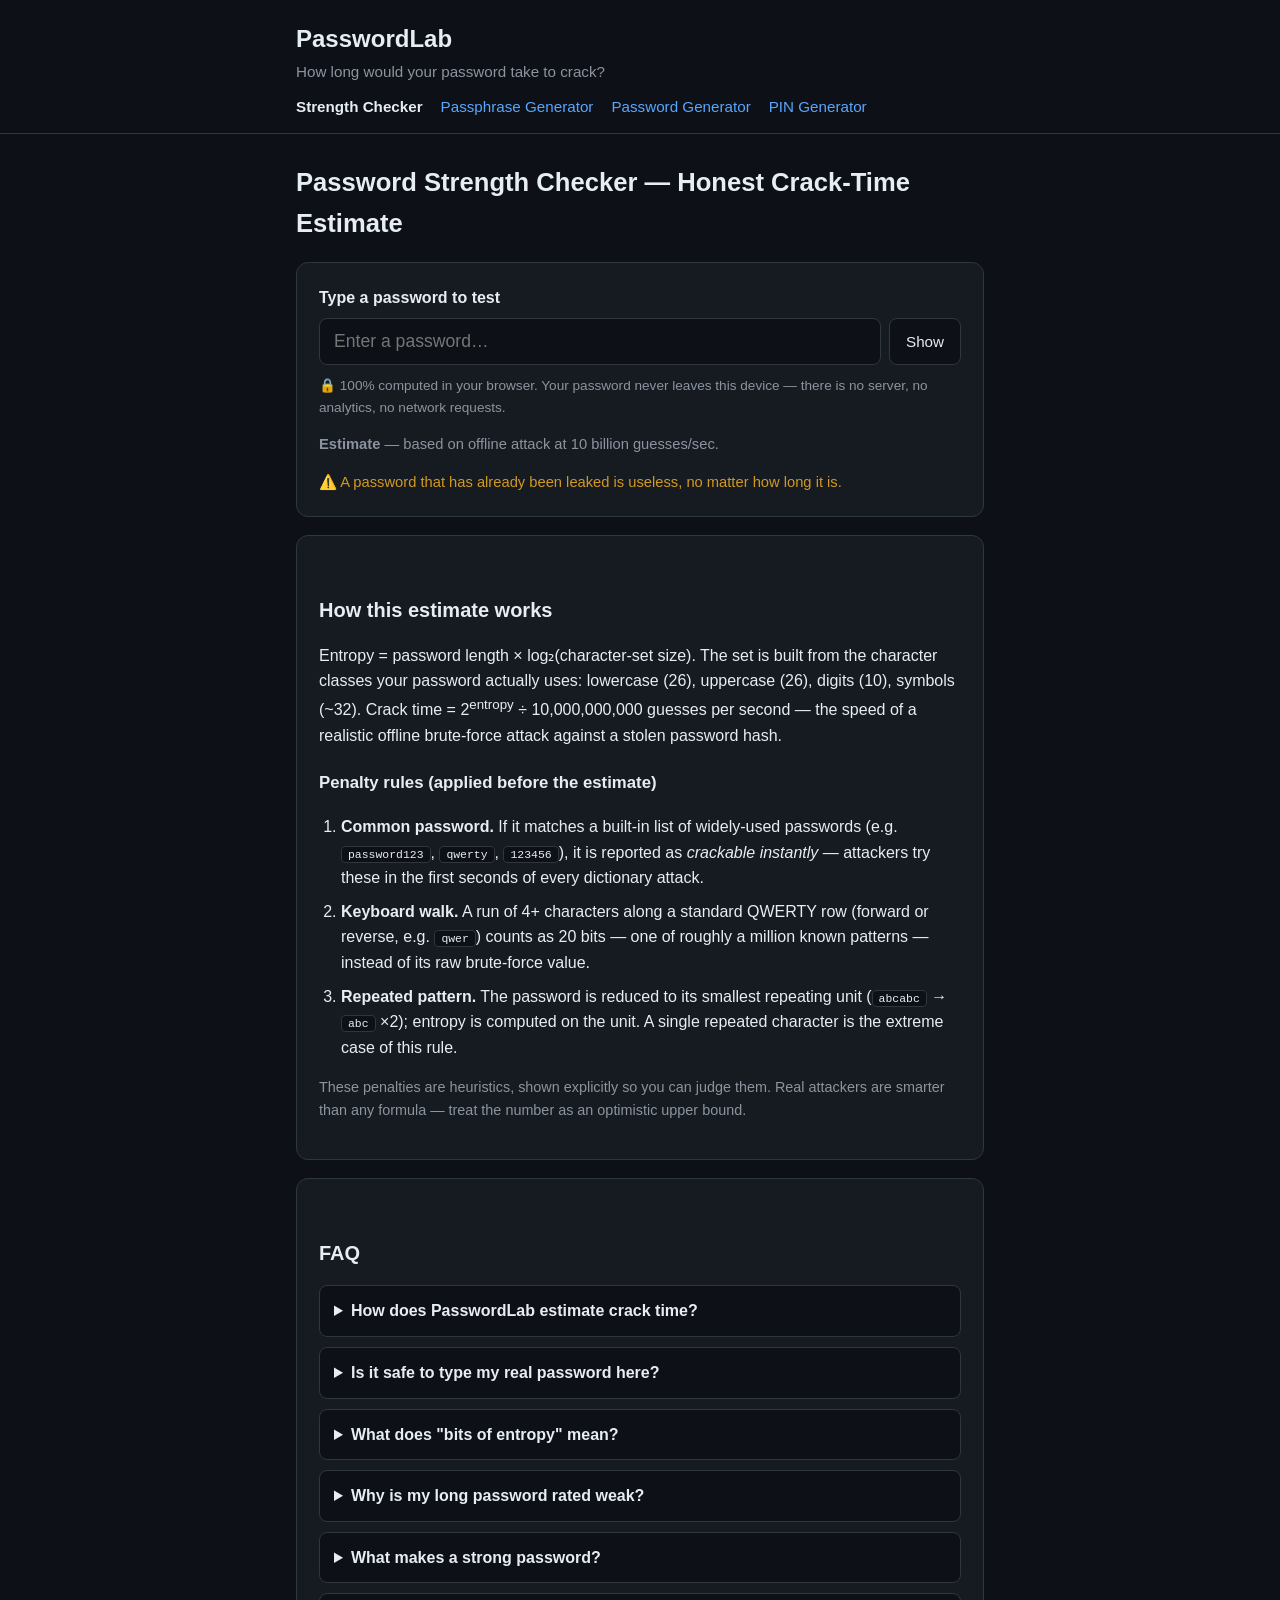
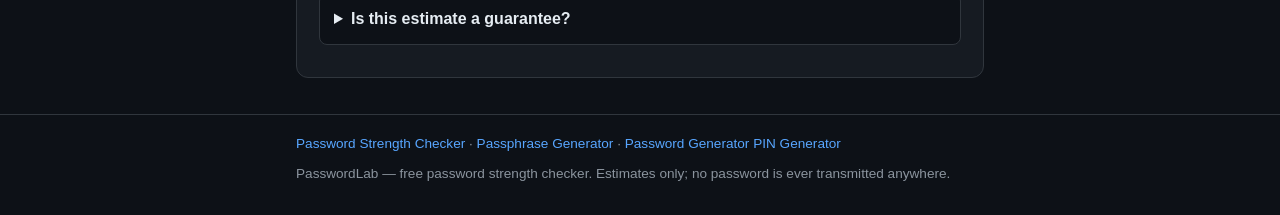
==== index.html @ 361e5177 "deploy index.html" ====
<!DOCTYPE html>
<html lang="en">
<head>
<meta charset="UTF-8">
<meta name="viewport" content="width=device-width, initial-scale=1.0">
<title>PasswordLab — Free Password Strength Checker & Crack Time Estimator</title>
<meta name="description" content="How long would your password take to crack? PasswordLab estimates password strength instantly: entropy in bits, character-set analysis and an honest offline-attack crack-time estimate. 100% in-browser, nothing leaves your device.">
<meta name="keywords" content="password strength checker, password crack time estimator, how long to crack password, password entropy calculator, password security">
<meta property="og:title" content="PasswordLab — Free Password Strength Checker">
<meta property="og:description" content="Enter a password, get an honest crack-time estimate. Entropy, character-set breakdown, zero tracking — everything runs in your browser.">
<meta property="og:type" content="website">
<meta property="og:url" content="https://password.mimito6.uk/">
<link rel="canonical" href="https://password.mimito6.uk/">
<link rel="stylesheet" href="styles.css">
<script type="application/ld+json">
{
  "@context": "https://schema.org",
  "@type": "WebApplication",
  "name": "PasswordLab",
  "url": "https://password.mimito6.uk/",
  "applicationCategory": "SecurityApplication",
  "operatingSystem": "Web",
  "browserRequirements": "Requires JavaScript",
  "offers": { "@type": "Offer", "price": "0", "priceCurrency": "USD" },
  "description": "Free password strength checker that estimates crack time with an offline-attack model. Runs entirely in the browser; no password ever leaves the device."
}
</script>
<script type="application/ld+json">
{
  "@context": "https://schema.org",
  "@type": "FAQPage",
  "mainEntity": [
    {"@type": "Question", "name": "How does PasswordLab estimate crack time?",
     "acceptedAnswer": {"@type": "Answer", "text": "We compute entropy as password length times log2 of the character-set size (26 lowercase + 26 uppercase + 10 digits + about 32 symbols, counted only for classes your password actually uses). Crack time is 2^entropy divided by 10 billion guesses per second — the rate of a realistic offline brute-force attack against a stolen password hash. Common passwords, keyboard walks and repeated patterns are penalized with explicit, documented rules."}},
    {"@type": "Question", "name": "Is it safe to type my real password here?",
     "acceptedAnswer": {"@type": "Answer", "text": "Yes. PasswordLab has no backend and makes no network requests. Every calculation runs in JavaScript inside your browser, and your password never leaves your device. The share button only copies the result statistics, never the password itself."}},
    {"@type": "Question", "name": "What does 'bits of entropy' mean?",
     "acceptedAnswer": {"@type": "Answer", "text": "Entropy in bits measures how many guesses an attacker would need on average. Each extra bit doubles the search space: 40 bits is about a trillion guesses, 60 bits about a quintillion. A random 12-character password using all four character classes has about 79 bits."}},
    {"@type": "Question", "name": "Why is my long password rated weak?",
     "acceptedAnswer": {"@type": "Answer", "text": "Length alone is not enough. If your password appears in public leaked-password lists, attackers try it in the first seconds of a dictionary attack — it is effectively cracked instantly regardless of length. Keyboard walks like 'qwerty' and repeated patterns like 'abcabc' also shrink the real search space far below the naive brute-force math."}},
    {"@type": "Question", "name": "What makes a strong password?",
     "acceptedAnswer": {"@type": "Answer", "text": "Length plus unpredictability: 12 or more characters drawn from several character classes, or better, a random passphrase of 4-6 words. Avoid anything published, quoted, or patterned. A password manager generating random passwords is the most reliable approach."}},
    {"@type": "Question", "name": "Is this estimate a guarantee?",
     "acceptedAnswer": {"@type": "Answer", "text": "No. It is an estimate based on a fixed model: an offline attack at 10 billion guesses per second with no dictionary head start beyond the documented penalties. Real attackers use smarter, targeted methods, so treat the number as an optimistic upper bound, not a promise."}}
  ]
}
</script>
</head>
<body>
<header class="site-header">
  <div class="wrap">
    <div class="brand"><a href="/" class="brand-link">PasswordLab</a></div>
    <p class="tagline">How long would your password take to crack?</p>
    <nav class="site-nav" aria-label="Site">
      <a href="/" aria-current="page">Strength Checker</a>
      <a href="/passphrase-generator">Passphrase Generator</a>
      <a href="/password-generator">Password Generator</a>
      <a href="/pin-generator">PIN Generator</a>
    </nav>
  </div>
</header>

<main class="wrap">
  <h1>Password Strength Checker — Honest Crack-Time Estimate</h1>

  <section class="tool" aria-label="Password strength checker">
    <label class="pw-label" for="pw">Type a password to test</label>
    <div class="pw-row">
      <input type="password" id="pw" autocomplete="off" spellcheck="false"
             placeholder="Enter a password…" aria-describedby="privacy-note">
      <button id="toggle" type="button" aria-label="Show password" aria-pressed="false">Show</button>
    </div>
    <p class="privacy" id="privacy-note">🔒 100% computed in your browser. Your password never leaves this device — there is no server, no analytics, no network requests.</p>

    <div class="result" id="result" hidden>
      <div class="verdict" id="verdict">–</div>
      <div class="bignum" id="bignum">–</div>
      <div class="bignum-sub">estimated time to crack</div>
      <div class="stats">
        <div class="stat"><span class="stat-k">Entropy</span><span class="stat-v" id="entropy">–</span></div>
        <div class="stat"><span class="stat-k">Length</span><span class="stat-v" id="length">–</span></div>
        <div class="stat"><span class="stat-k">Combinations</span><span class="stat-v" id="combos">–</span></div>
      </div>
      <div class="charset" id="charset" aria-label="Character set analysis"></div>
      <div class="warnings" id="warnings"></div>
      <button id="copy" type="button" class="copy-btn">📋 Copy result to share</button>
      <p class="copy-hint" id="copyHint" hidden>Copied — the text contains only statistics, never your password.</p>
    </div>

    <p class="model-note"><strong>Estimate</strong> — based on offline attack at 10 billion guesses/sec.</p>
    <p class="leak-note">⚠️ A password that has already been leaked is useless, no matter how long it is.</p>
  </section>

  <section class="method" aria-label="How the estimate works">
    <h2>How this estimate works</h2>
    <p>Entropy = password length × log₂(character-set size). The set is built from the character
    classes your password actually uses: lowercase (26), uppercase (26), digits (10), symbols (~32).
    Crack time = 2<sup>entropy</sup> ÷ 10,000,000,000 guesses per second — the speed of a realistic
    offline brute-force attack against a stolen password hash.</p>
    <h3>Penalty rules (applied before the estimate)</h3>
    <ol>
      <li><strong>Common password.</strong> If it matches a built-in list of widely-used passwords
      (e.g. <code>password123</code>, <code>qwerty</code>, <code>123456</code>), it is reported as
      <em>crackable instantly</em> — attackers try these in the first seconds of every dictionary attack.</li>
      <li><strong>Keyboard walk.</strong> A run of 4+ characters along a standard QWERTY row
      (forward or reverse, e.g. <code>qwer</code>) counts as 20 bits — one of roughly a million known
      patterns — instead of its raw brute-force value.</li>
      <li><strong>Repeated pattern.</strong> The password is reduced to its smallest repeating unit
      (<code>abcabc</code> → <code>abc</code> ×2); entropy is computed on the unit. A single repeated
      character is the extreme case of this rule.</li>
    </ol>
    <p class="honest">These penalties are heuristics, shown explicitly so you can judge them. Real attackers
    are smarter than any formula — treat the number as an optimistic upper bound.</p>
  </section>

  <section class="faq" aria-label="Frequently asked questions">
    <h2>FAQ</h2>
    <details>
      <summary>How does PasswordLab estimate crack time?</summary>
      <p>We compute entropy as password length × log₂(character-set size), counting only the character
      classes your password actually uses (lowercase 26, uppercase 26, digits 10, symbols ~32). Crack time
      is 2^entropy ÷ 10 billion guesses/sec — a realistic offline brute-force rate. Common passwords,
      keyboard walks and repeated patterns get explicit penalties.</p>
    </details>
    <details>
      <summary>Is it safe to type my real password here?</summary>
      <p>Yes. PasswordLab has no backend and makes zero network requests. Everything runs in JavaScript
      in your browser, and the share button copies only statistics — never the password itself.</p>
    </details>
    <details>
      <summary>What does "bits of entropy" mean?</summary>
      <p>Bits of entropy measure the size of the search space: each bit doubles the guesses needed.
      40 bits ≈ a trillion guesses, 60 bits ≈ a quintillion. A random 12-character password using all
      four character classes has about 79 bits.</p>
    </details>
    <details>
      <summary>Why is my long password rated weak?</summary>
      <p>Length alone is not enough. If a password appears in public leaked-password lists, attackers try
      it within seconds — it is effectively cracked instantly no matter how long it is. Keyboard walks
      and repeated patterns shrink the real search space far below the naive math too.</p>
    </details>
    <details>
      <summary>What makes a strong password?</summary>
      <p>Length plus unpredictability: 12+ characters from several classes, or a random 4–6 word
      passphrase. Avoid anything published, quoted, or patterned. A password manager that generates
      random passwords is the most reliable approach.</p>
    </details>
    <details>
      <summary>Is this estimate a guarantee?</summary>
      <p>No — it is an estimate from a fixed model (offline attack, 10 billion guesses/sec, documented
      penalties only). Real attackers use smarter targeted methods, so treat it as an optimistic upper
      bound, not a promise.</p>
    </details>
  </section>
</main>

<footer class="site-footer">
  <div class="wrap">
    <p class="footer-links"><a href="/">Password Strength Checker</a> · <a href="/passphrase-generator">Passphrase Generator</a> · <a href="/password-generator">Password Generator</a>
      <a href="/pin-generator">PIN Generator</a></p>
    <p>PasswordLab — free password strength checker. Estimates only; no password is ever transmitted anywhere.</p>
  </div>
</footer>

<script src="app.js"></script>
</body>
</html>
---- styles.css ----
:root {
  --bg: #0d1117;
  --panel: #161b22;
  --border: #30363d;
  --text: #e6edf3;
  --muted: #8b949e;
  --accent: #58a6ff;
  --green: #3fb950;
  --amber: #d29922;
  --red: #f85149;
}
* { box-sizing: border-box; }
body {
  margin: 0;
  background: var(--bg);
  color: var(--text);
  font-family: -apple-system, BlinkMacSystemFont, "Segoe UI", Helvetica, Arial, sans-serif;
  line-height: 1.6;
}
.wrap { max-width: 720px; margin: 0 auto; padding: 0 16px; }
.site-header { border-bottom: 1px solid var(--border); padding: 20px 0 14px; }
.brand-link { color: var(--text); text-decoration: none; font-size: 1.5rem; font-weight: 700; }
.tagline { color: var(--muted); margin: 2px 0 0; font-size: 0.95rem; }
main h1 { font-size: 1.6rem; margin: 28px 0 6px; }
main h2 { font-size: 1.25rem; margin-top: 36px; }
main h3 { font-size: 1.05rem; margin-top: 22px; }
.tool, .method, .faq {
  background: var(--panel);
  border: 1px solid var(--border);
  border-radius: 12px;
  padding: 22px;
  margin-top: 18px;
}
.pw-label { display: block; font-weight: 600; margin-bottom: 8px; }
.pw-row { display: flex; gap: 8px; }
#pw {
  flex: 1;
  min-width: 0;
  background: var(--bg);
  border: 1px solid var(--border);
  border-radius: 8px;
  color: var(--text);
  font-size: 1.1rem;
  padding: 12px 14px;
}
#pw:focus { outline: 2px solid var(--accent); border-color: var(--accent); }
#toggle {
  background: var(--bg);
  border: 1px solid var(--border);
  border-radius: 8px;
  color: var(--text);
  padding: 0 16px;
  font-size: 0.95rem;
  cursor: pointer;
  white-space: nowrap;
}
#toggle:hover { border-color: var(--accent); }
.privacy { color: var(--muted); font-size: 0.85rem; margin: 10px 0 0; }
.result { margin-top: 20px; border-top: 1px solid var(--border); padding-top: 18px; }
.verdict {
  display: inline-block;
  font-weight: 700;
  font-size: 0.95rem;
  padding: 4px 14px;
  border-radius: 999px;
  margin-bottom: 10px;
}
.verdict.critical { background: rgba(248,81,73,.15); color: var(--red); border: 1px solid var(--red); }
.verdict.weak { background: rgba(210,153,34,.15); color: var(--amber); border: 1px solid var(--amber); }
.verdict.fair { background: rgba(88,166,255,.15); color: var(--accent); border: 1px solid var(--accent); }
.verdict.strong { background: rgba(63,185,80,.15); color: var(--green); border: 1px solid var(--green); }
.bignum {
  font-size: 2.2rem;
  font-weight: 800;
  line-height: 1.2;
  word-break: break-word;
}
.bignum-sub { color: var(--muted); font-size: 0.9rem; margin-bottom: 14px; }
.stats { display: flex; flex-wrap: wrap; gap: 12px; margin-bottom: 14px; }
.stat {
  flex: 1 1 140px;
  background: var(--bg);
  border: 1px solid var(--border);
  border-radius: 8px;
  padding: 10px 12px;
}
.stat-k { display: block; color: var(--muted); font-size: 0.78rem; text-transform: uppercase; letter-spacing: .04em; }
.stat-v { font-size: 1.05rem; font-weight: 600; }
.charset { display: flex; flex-wrap: wrap; gap: 8px; margin-bottom: 12px; }
.chip {
  font-size: 0.85rem;
  border: 1px solid var(--border);
  border-radius: 999px;
  padding: 3px 12px;
  color: var(--muted);
}
.chip.on { border-color: var(--green); color: var(--green); }
.warnings { margin: 4px 0 12px; }
.warn {
  background: rgba(248,81,73,.1);
  border: 1px solid var(--red);
  border-radius: 8px;
  padding: 10px 12px;
  font-size: 0.92rem;
  margin-bottom: 8px;
}
.warn.note { background: rgba(210,153,34,.08); border-color: var(--amber); }
.copy-btn {
  background: var(--accent);
  color: #0d1117;
  border: none;
  border-radius: 8px;
  padding: 12px 20px;
  font-size: 1rem;
  font-weight: 700;
  cursor: pointer;
  width: 100%;
}
.copy-btn:hover { filter: brightness(1.1); }
.copy-hint { color: var(--green); font-size: 0.88rem; margin: 8px 0 0; }
.model-note, .leak-note { font-size: 0.92rem; margin: 14px 0 0; color: var(--muted); }
.leak-note { color: var(--amber); }
.method ol { padding-left: 22px; }
.method li { margin-bottom: 10px; }
.method code {
  background: var(--bg);
  border: 1px solid var(--border);
  border-radius: 4px;
  padding: 1px 6px;
  font-size: 0.88em;
}
.honest { color: var(--muted); font-size: 0.9rem; }
.faq details {
  border: 1px solid var(--border);
  border-radius: 8px;
  padding: 12px 14px;
  margin-bottom: 10px;
  background: var(--bg);
}
.faq summary { cursor: pointer; font-weight: 600; }
.faq details p { color: var(--muted); margin: 8px 0 0; }
.site-footer { border-top: 1px solid var(--border); margin-top: 36px; padding: 18px 0 30px; }
.site-footer p { color: var(--muted); font-size: 0.85rem; margin: 0; }
.footer-links { margin-bottom: 8px !important; }
.footer-links a, .site-nav a { color: var(--accent); text-decoration: none; }
.footer-links a:hover, .site-nav a:hover { text-decoration: underline; }
.site-nav { display: flex; gap: 18px; margin-top: 10px; font-size: 0.95rem; }
.site-nav a[aria-current="page"] { color: var(--text); font-weight: 600; }
.opt-row { margin-bottom: 14px; }
.radio-group { display: flex; gap: 18px; flex-wrap: wrap; }
.radio-group label, .check-label { display: inline-flex; align-items: center; gap: 7px; cursor: pointer; }
.check-label { font-weight: 600; }
.opt-note { color: var(--muted); font-weight: 400; font-size: 0.88rem; }
input[type="range"] { width: 100%; accent-color: var(--accent); margin: 4px 0 0; }
.phrase-box {
  background: var(--bg);
  border: 1px solid var(--accent);
  border-radius: 8px;
  padding: 16px 14px;
  font-size: 1.35rem;
  font-weight: 700;
  word-break: break-word;
  line-height: 1.5;
  margin: 12px 0 18px;
}
.pw-output {
  background: var(--bg);
  border: 1px solid var(--accent);
  border-radius: 8px;
  padding: 16px 14px;
  font-family: ui-monospace, SFMono-Regular, Menlo, monospace;
  font-size: 1.25rem;
  font-weight: 700;
  word-break: break-all;
  line-height: 1.5;
  margin: 12px 0 18px;
}
.btn-row { display: flex; gap: 8px; margin-bottom: 18px; }
.btn-row .copy-btn { width: auto; flex: 1; }
.check-grid { display: flex; flex-wrap: wrap; gap: 10px 22px; }
.method ul { padding-left: 22px; }
.method li { margin-bottom: 8px; }
.method a { color: var(--accent); }
@media (max-width: 480px) {
  main h1 { font-size: 1.35rem; }
  .bignum { font-size: 1.7rem; }
  .tool, .method, .faq { padding: 16px; }
}
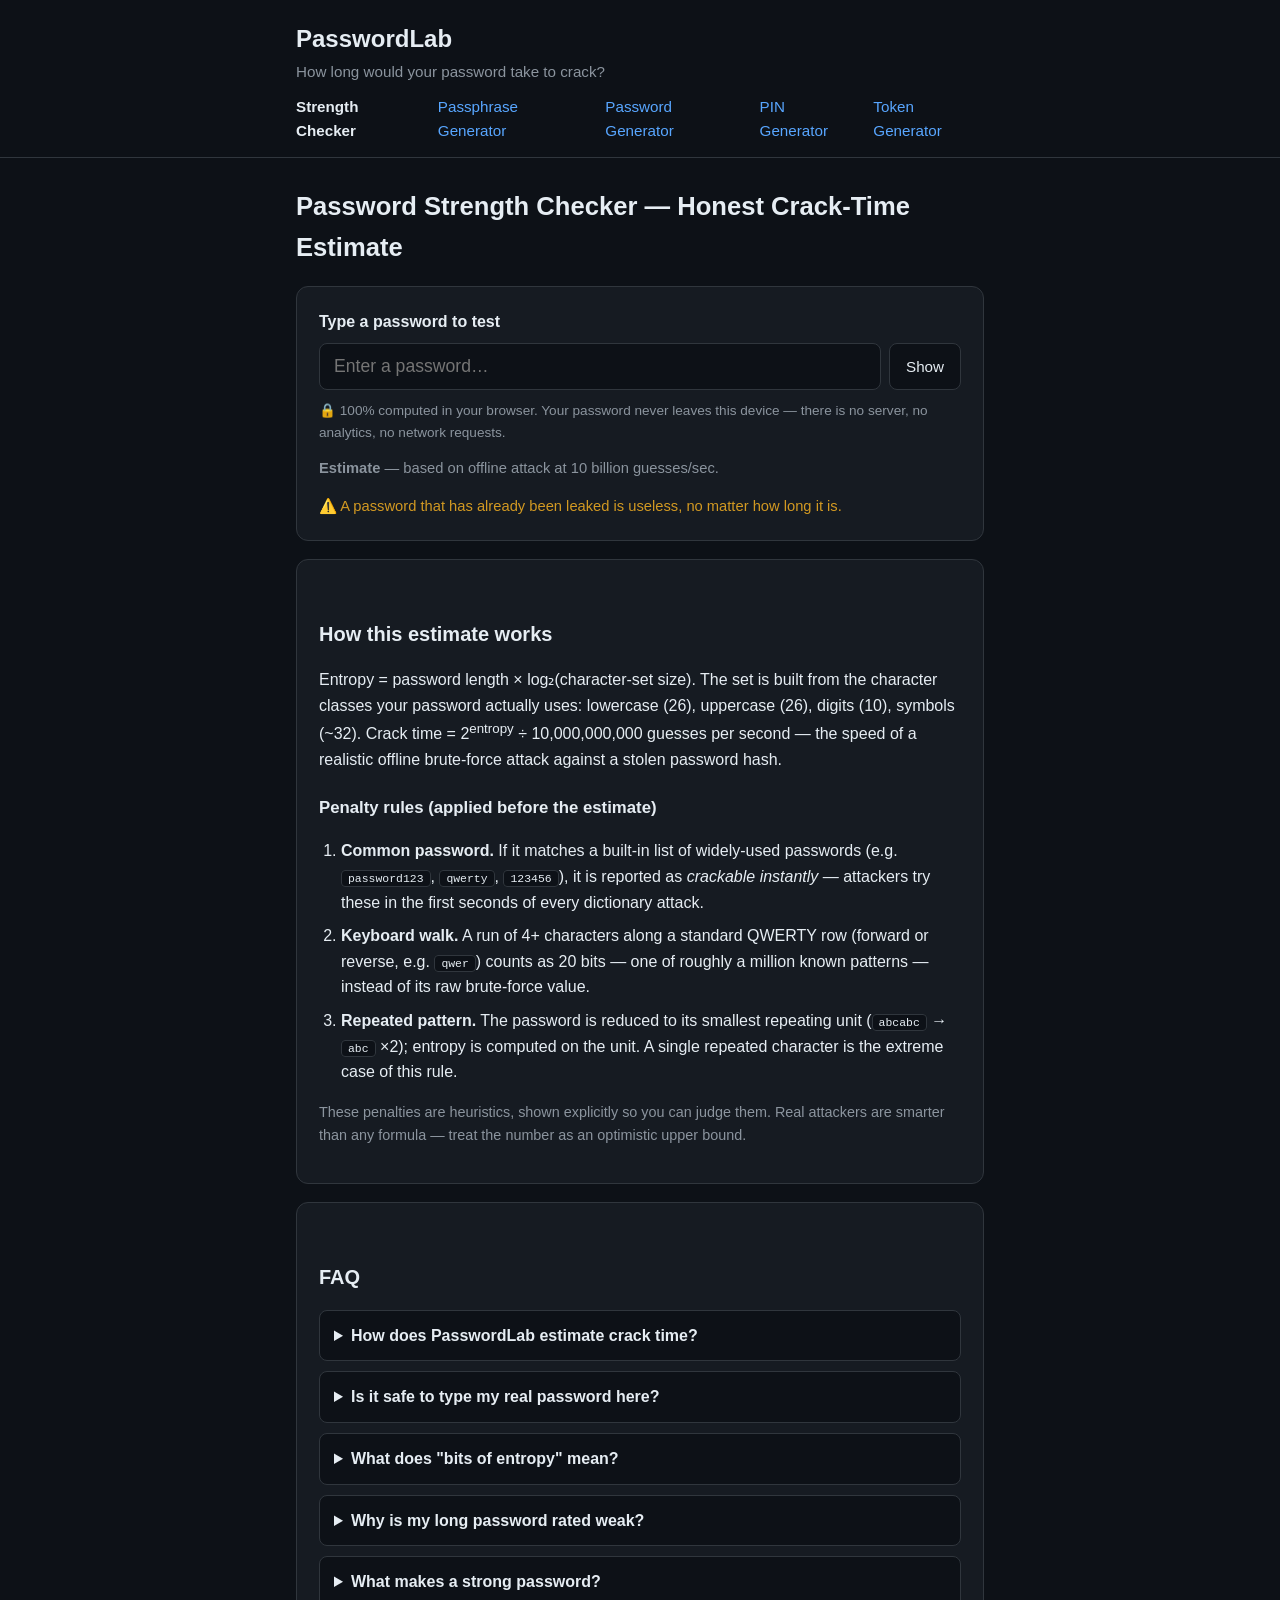
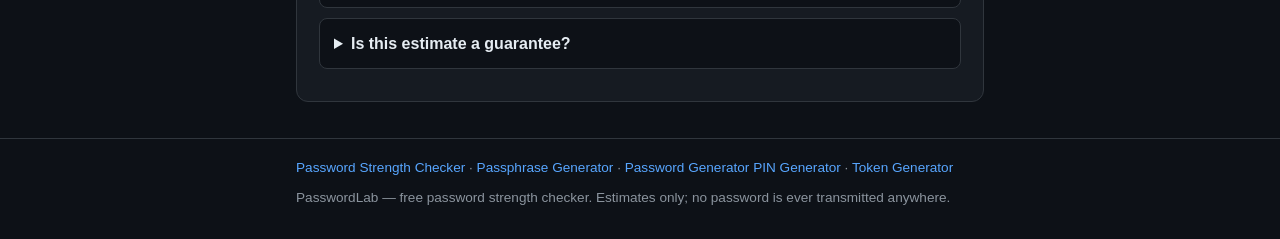
==== commit 4385b08c: "deploy index.html" ====
--- a/index.html
+++ b/index.html
@@ -56,6 +56,7 @@
       <a href="/passphrase-generator">Passphrase Generator</a>
       <a href="/password-generator">Password Generator</a>
       <a href="/pin-generator">PIN Generator</a>
+      <a href="/token-generator">Token Generator</a>
     </nav>
   </div>
 </header>
@@ -157,7 +158,7 @@
 <footer class="site-footer">
   <div class="wrap">
     <p class="footer-links"><a href="/">Password Strength Checker</a> · <a href="/passphrase-generator">Passphrase Generator</a> · <a href="/password-generator">Password Generator</a>
-      <a href="/pin-generator">PIN Generator</a></p>
+      <a href="/pin-generator">PIN Generator</a> · <a href="/token-generator">Token Generator</a></p>
     <p>PasswordLab — free password strength checker. Estimates only; no password is ever transmitted anywhere.</p>
   </div>
 </footer>
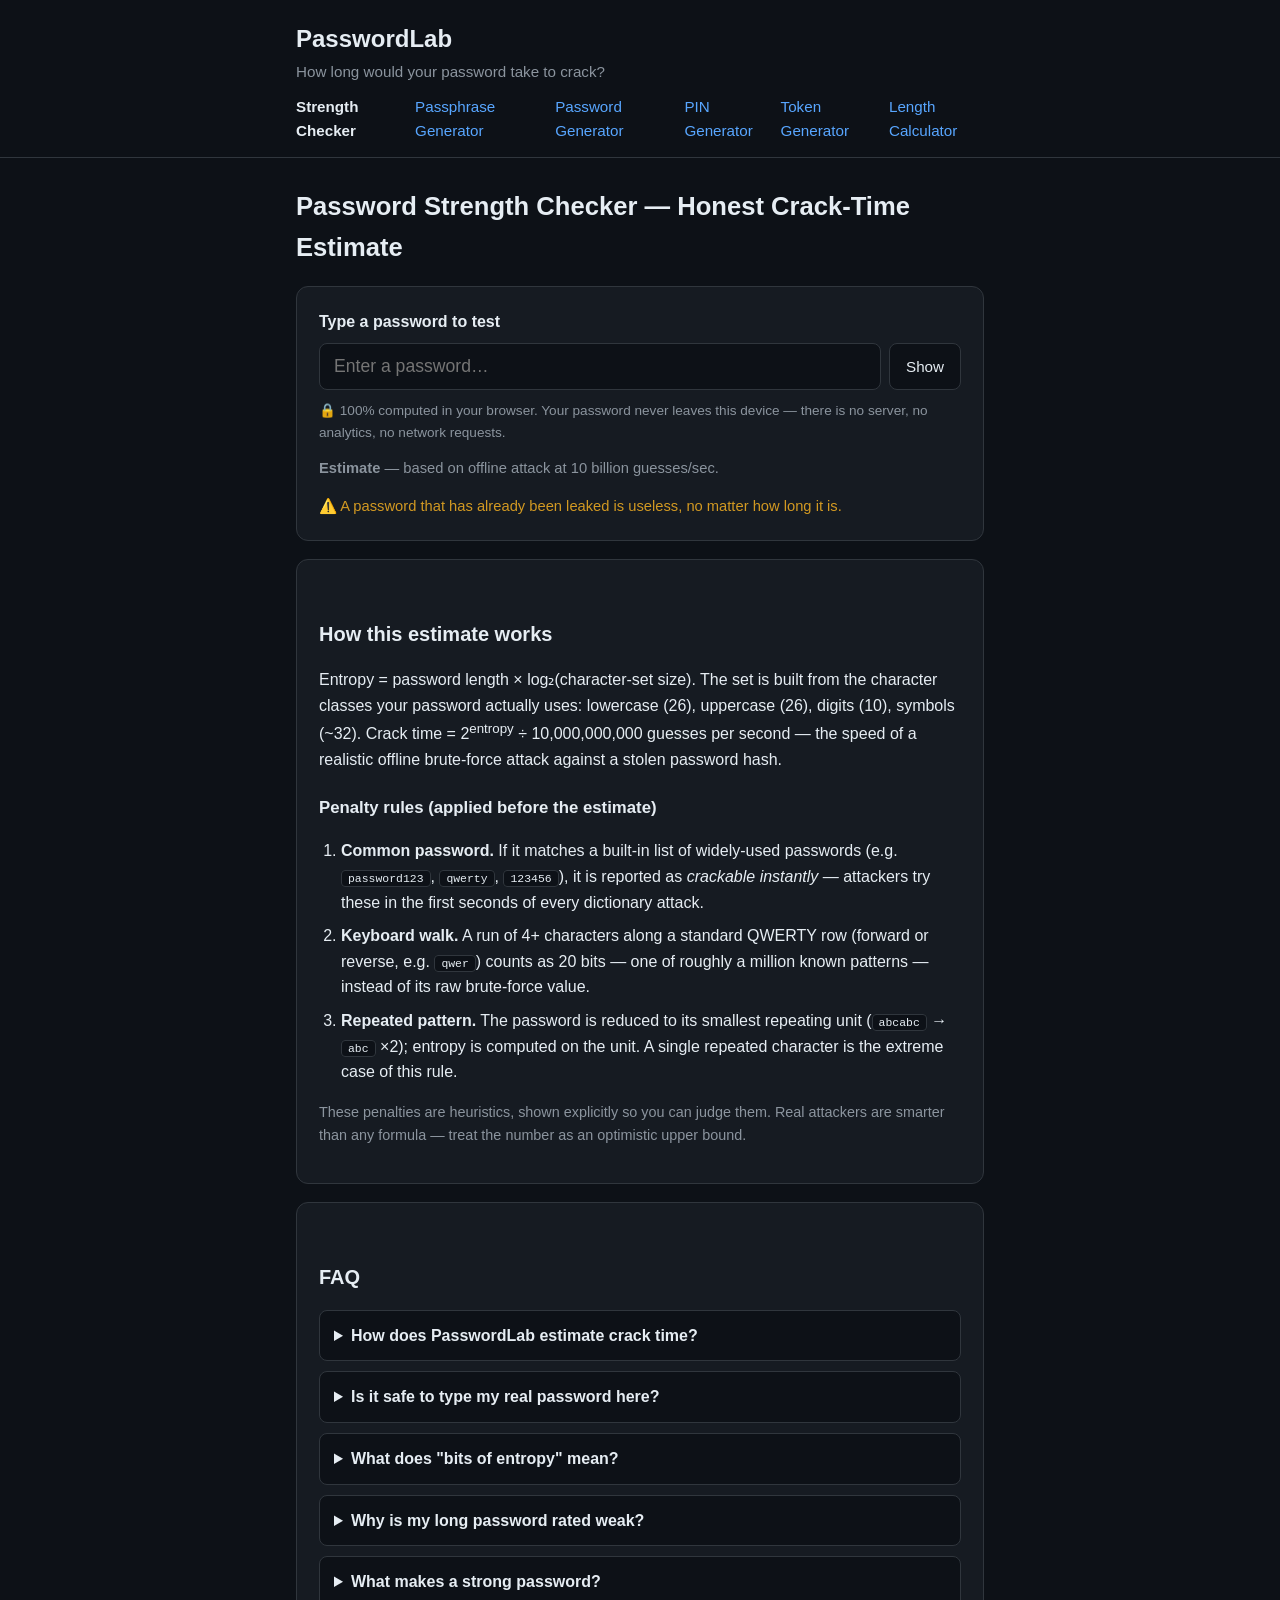
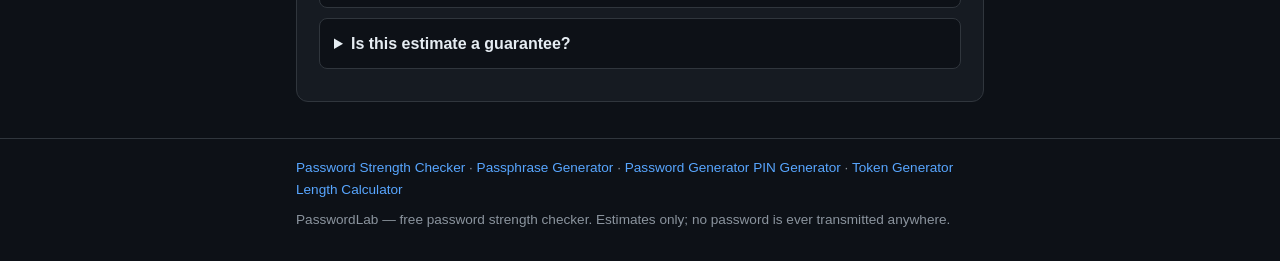
==== commit d6ac4de0: "deploy index.html" ====
--- a/index.html
+++ b/index.html
@@ -57,6 +57,7 @@
       <a href="/password-generator">Password Generator</a>
       <a href="/pin-generator">PIN Generator</a>
       <a href="/token-generator">Token Generator</a>
+      <a href="/password-length">Length Calculator</a>
     </nav>
   </div>
 </header>
@@ -158,7 +159,8 @@
 <footer class="site-footer">
   <div class="wrap">
     <p class="footer-links"><a href="/">Password Strength Checker</a> · <a href="/passphrase-generator">Passphrase Generator</a> · <a href="/password-generator">Password Generator</a>
-      <a href="/pin-generator">PIN Generator</a> · <a href="/token-generator">Token Generator</a></p>
+      <a href="/pin-generator">PIN Generator</a> · <a href="/token-generator">Token Generator</a>
+      <a href="/password-length">Length Calculator</a></p>
     <p>PasswordLab — free password strength checker. Estimates only; no password is ever transmitted anywhere.</p>
   </div>
 </footer>
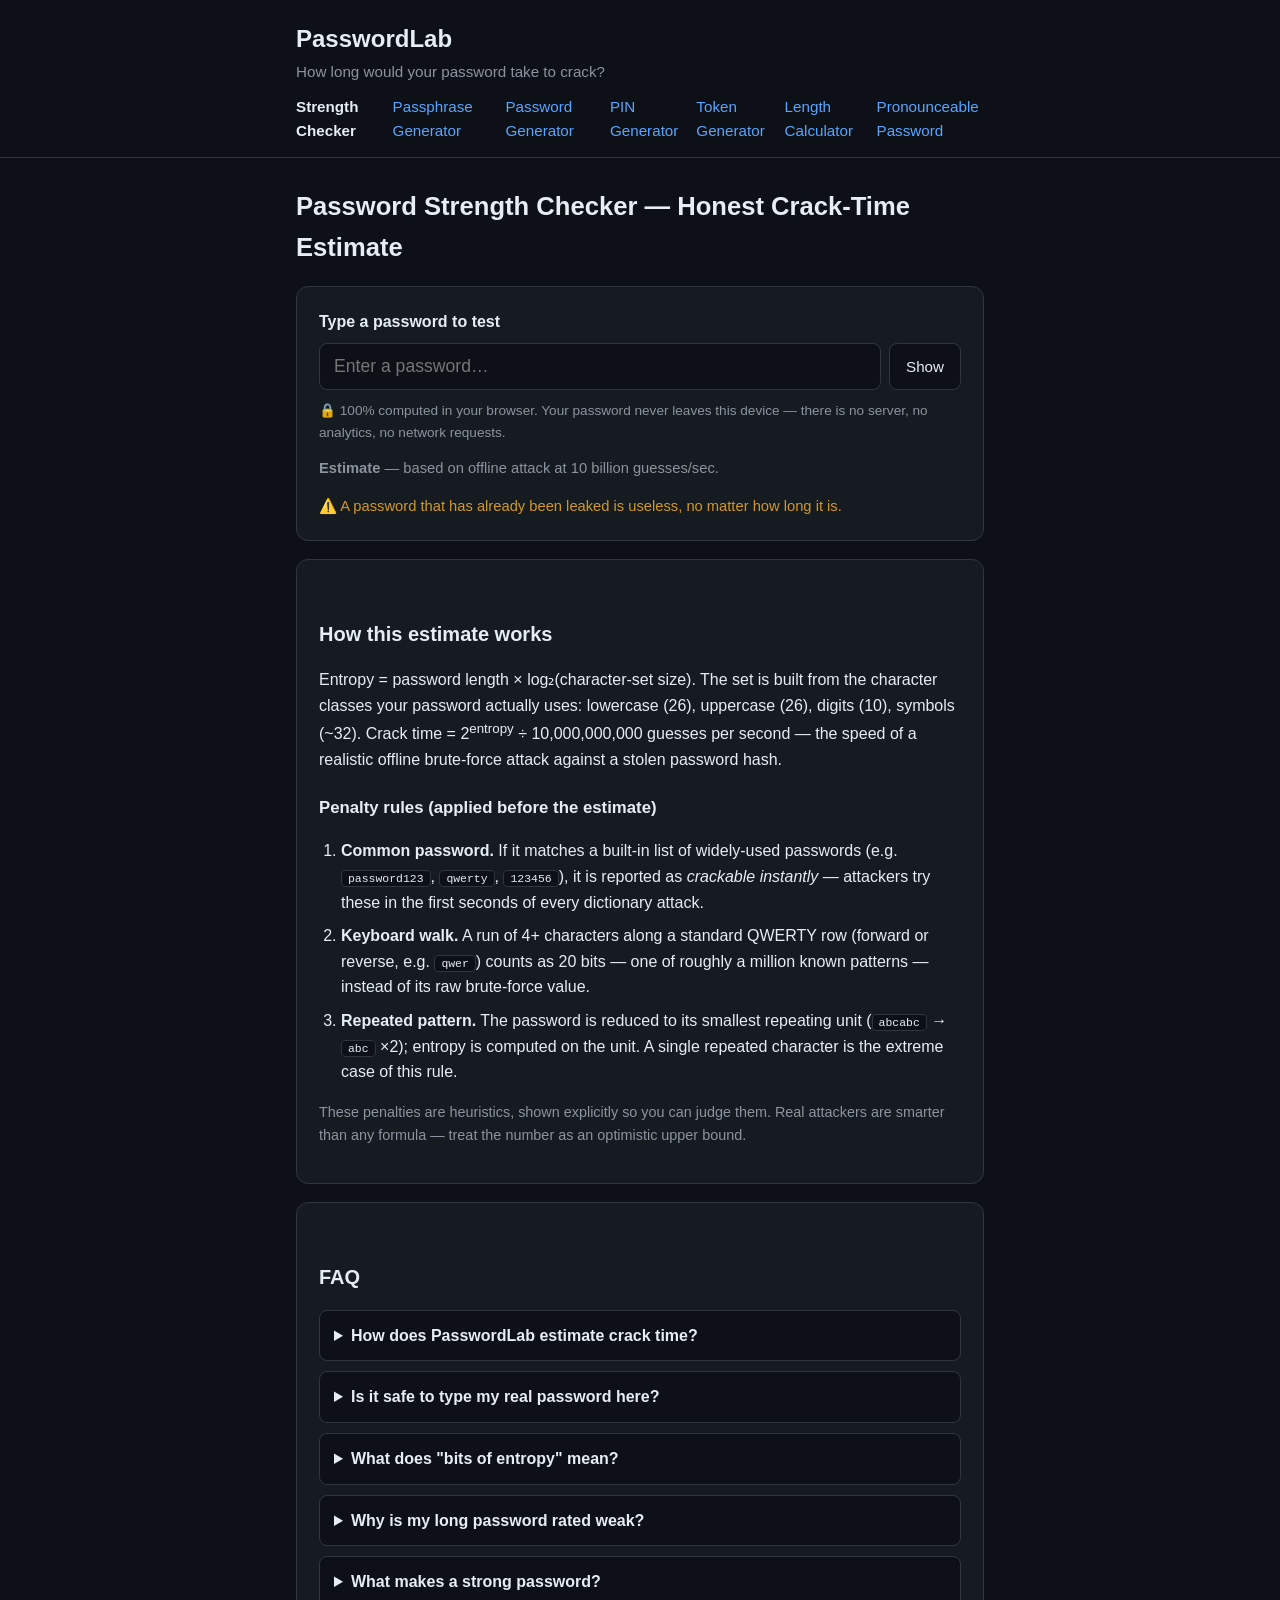
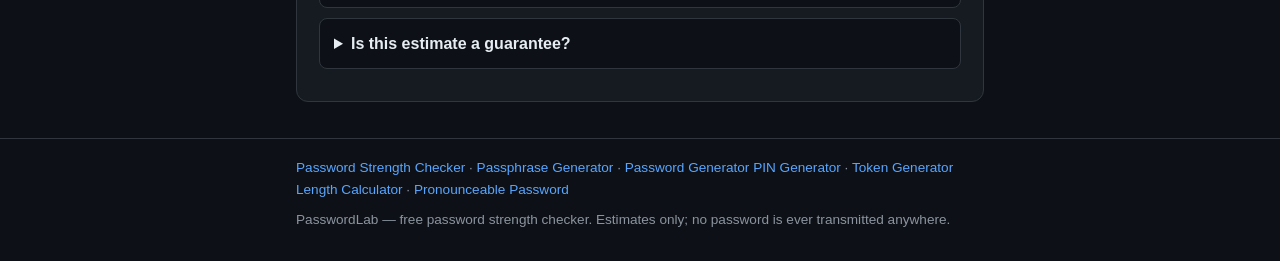
==== commit da0eb4dd: "deploy index.html" ====
--- a/index.html
+++ b/index.html
@@ -58,6 +58,7 @@
       <a href="/pin-generator">PIN Generator</a>
       <a href="/token-generator">Token Generator</a>
       <a href="/password-length">Length Calculator</a>
+      <a href="/pronounceable-password">Pronounceable Password</a>
     </nav>
   </div>
 </header>
@@ -160,7 +161,7 @@
   <div class="wrap">
     <p class="footer-links"><a href="/">Password Strength Checker</a> · <a href="/passphrase-generator">Passphrase Generator</a> · <a href="/password-generator">Password Generator</a>
       <a href="/pin-generator">PIN Generator</a> · <a href="/token-generator">Token Generator</a>
-      <a href="/password-length">Length Calculator</a></p>
+      <a href="/password-length">Length Calculator</a> · <a href="/pronounceable-password">Pronounceable Password</a></p>
     <p>PasswordLab — free password strength checker. Estimates only; no password is ever transmitted anywhere.</p>
   </div>
 </footer>
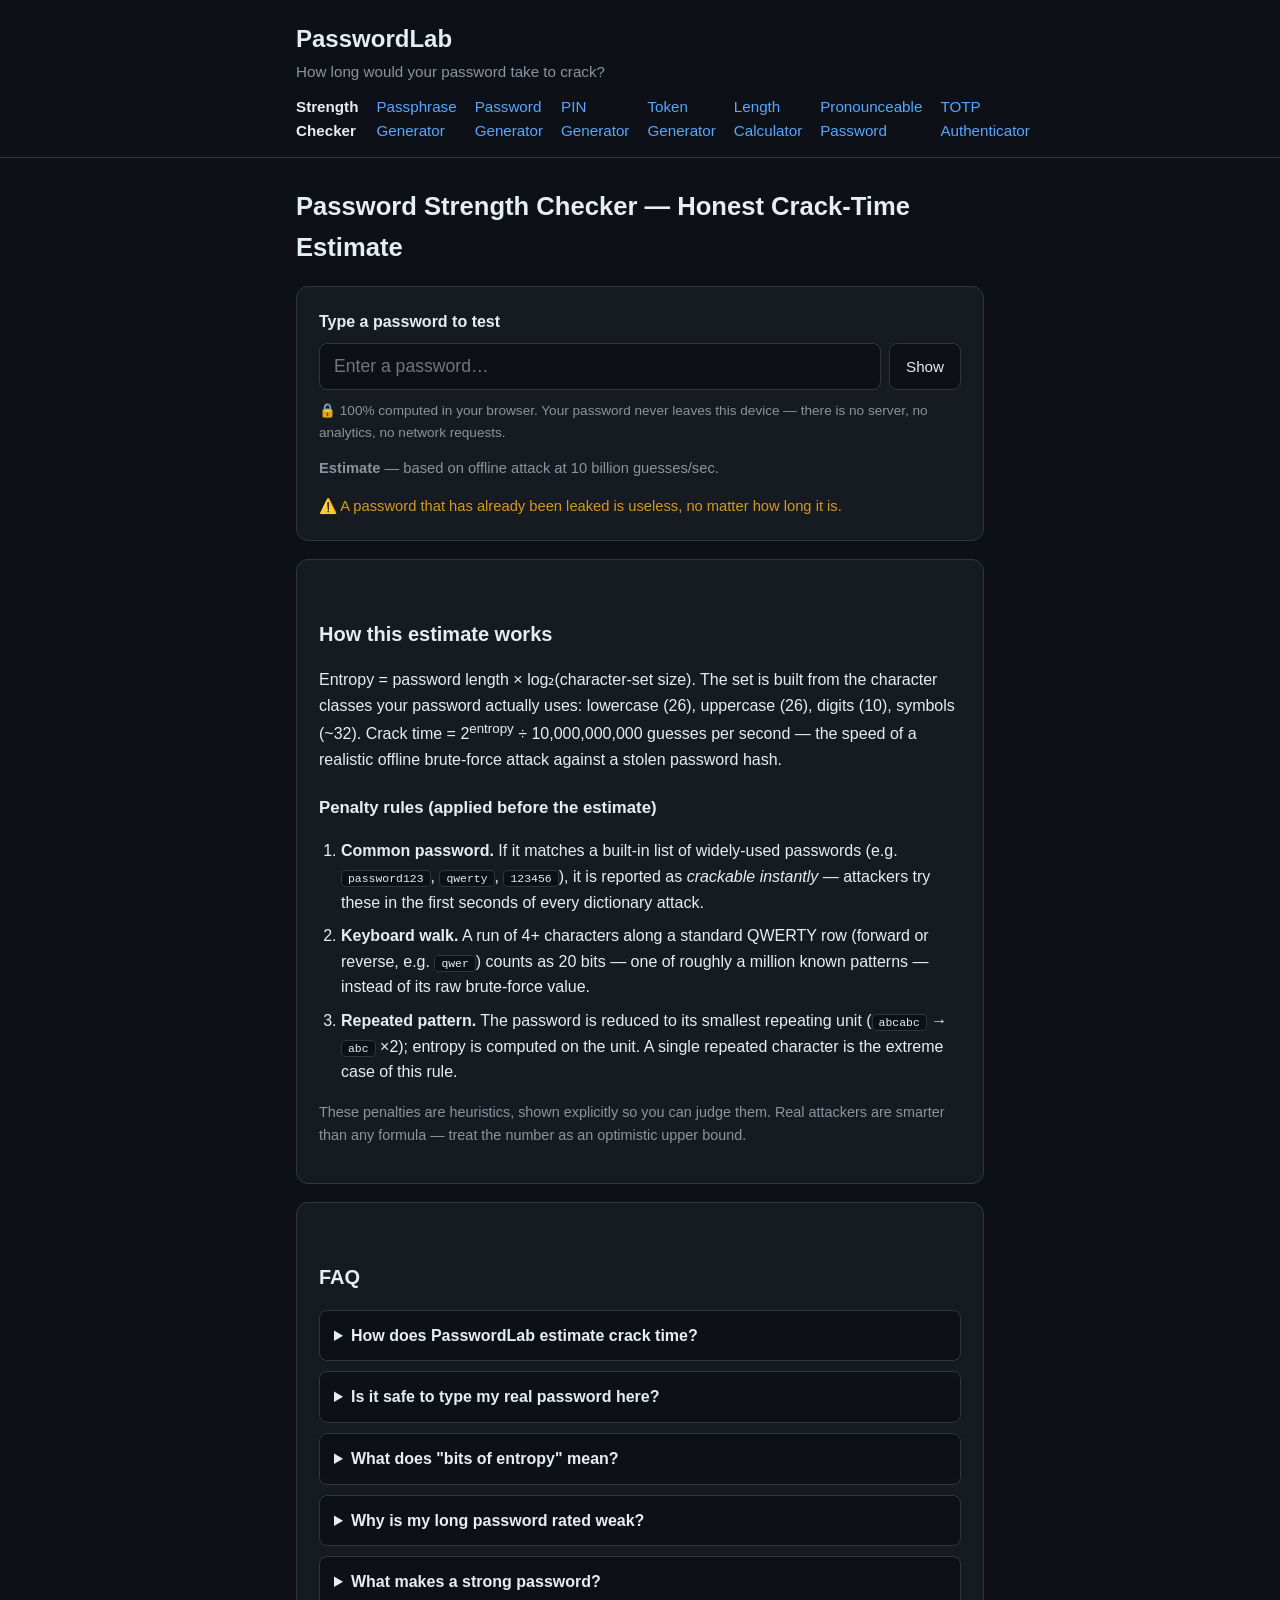
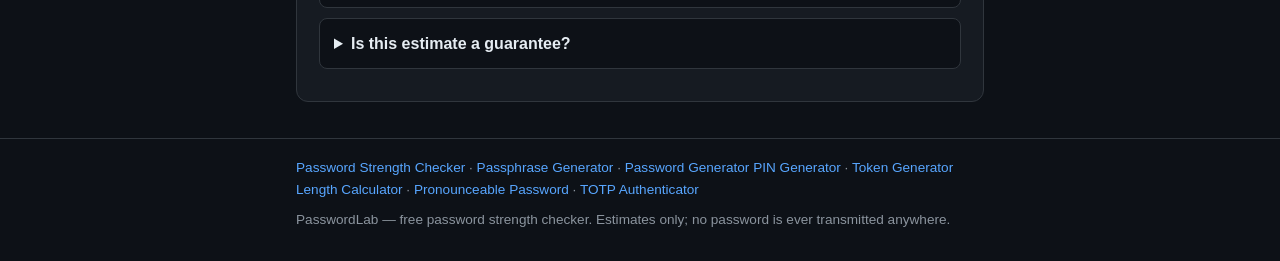
==== commit 20b6986e: "deploy index.html" ====
--- a/index.html
+++ b/index.html
@@ -59,6 +59,7 @@
       <a href="/token-generator">Token Generator</a>
       <a href="/password-length">Length Calculator</a>
       <a href="/pronounceable-password">Pronounceable Password</a>
+      <a href="/totp-generator">TOTP Authenticator</a>
     </nav>
   </div>
 </header>
@@ -161,7 +162,7 @@
   <div class="wrap">
     <p class="footer-links"><a href="/">Password Strength Checker</a> · <a href="/passphrase-generator">Passphrase Generator</a> · <a href="/password-generator">Password Generator</a>
       <a href="/pin-generator">PIN Generator</a> · <a href="/token-generator">Token Generator</a>
-      <a href="/password-length">Length Calculator</a> · <a href="/pronounceable-password">Pronounceable Password</a></p>
+      <a href="/password-length">Length Calculator</a> · <a href="/pronounceable-password">Pronounceable Password</a> · <a href="/totp-generator">TOTP Authenticator</a></p>
     <p>PasswordLab — free password strength checker. Estimates only; no password is ever transmitted anywhere.</p>
   </div>
 </footer>
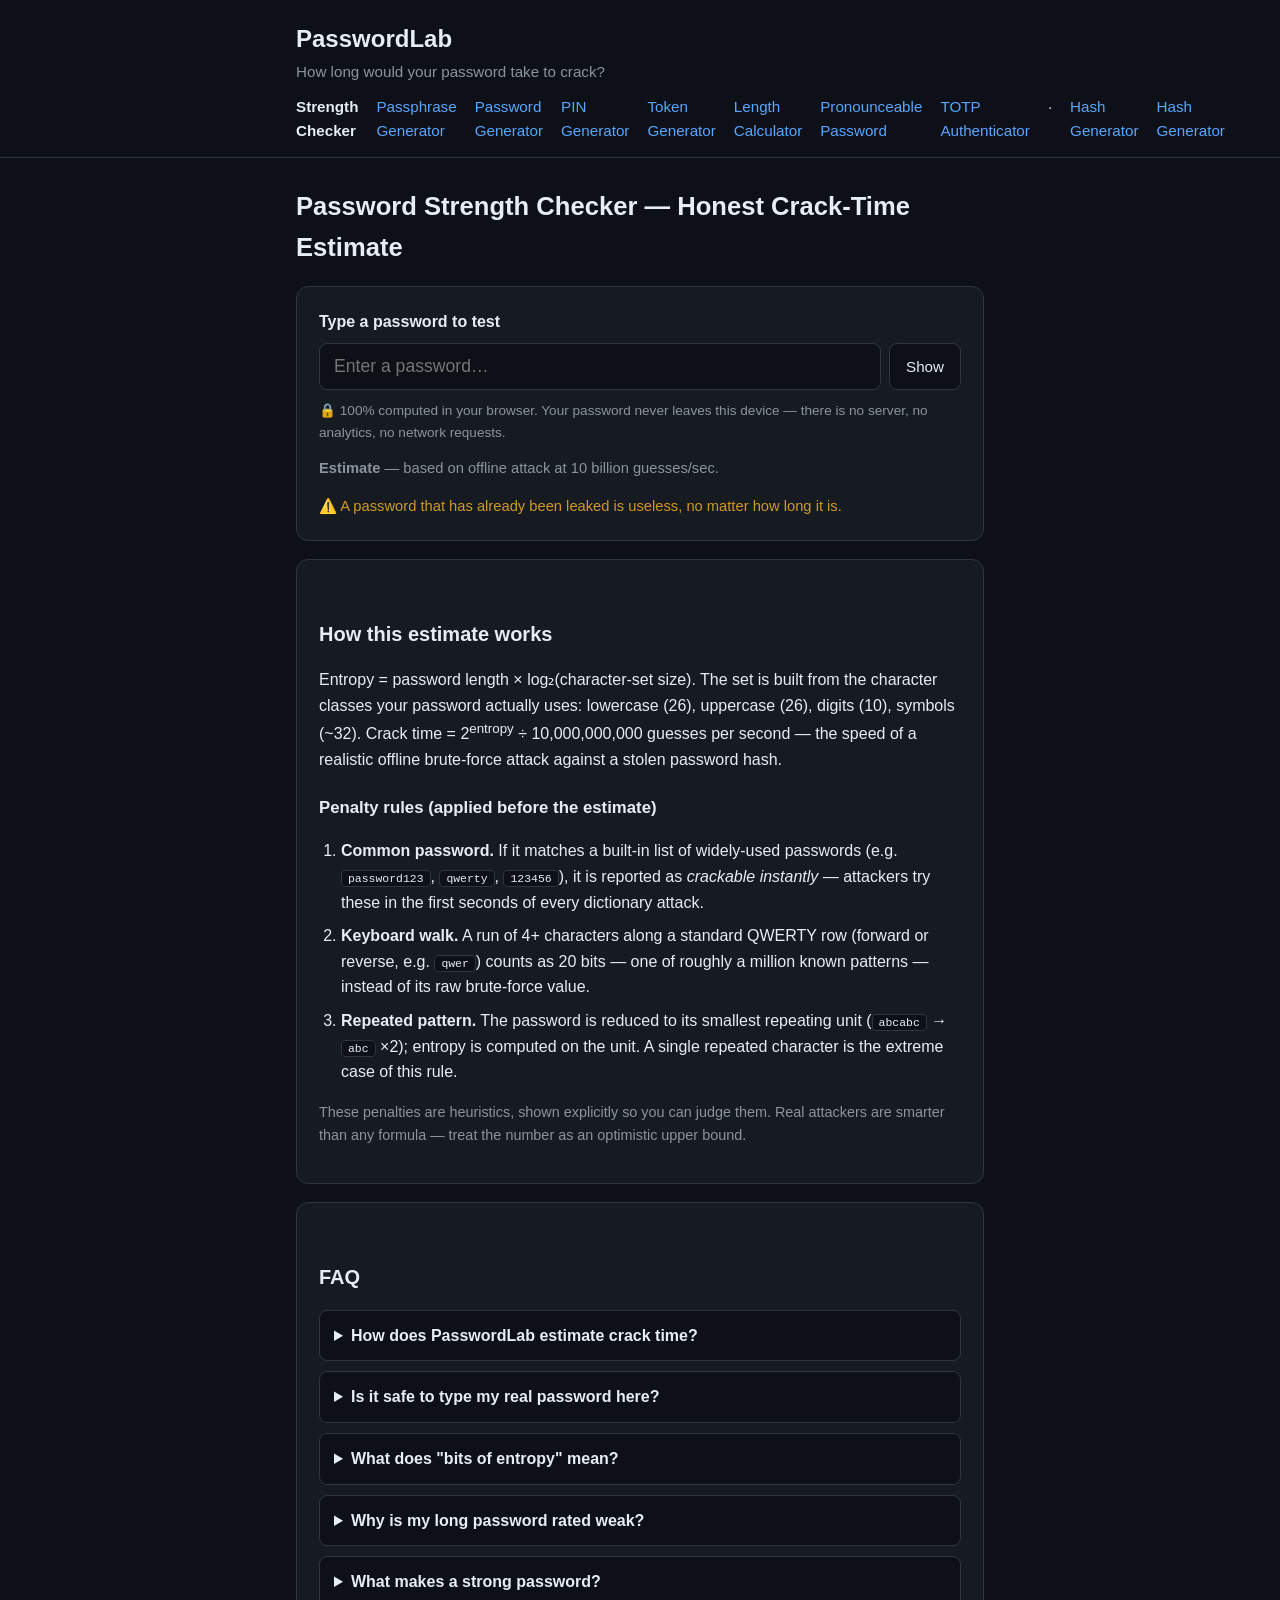
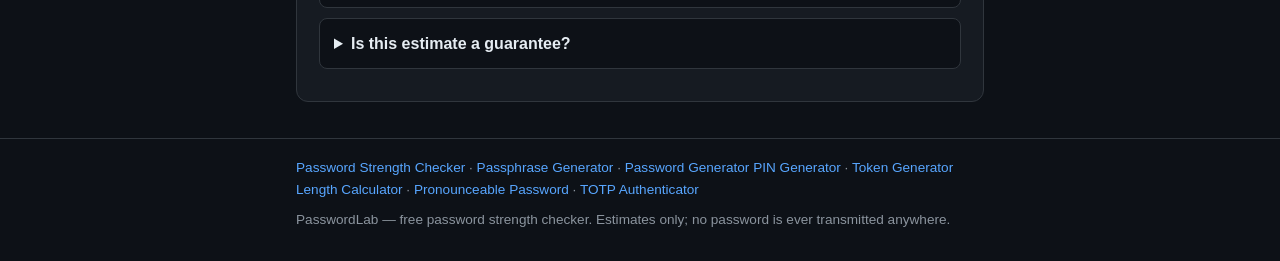
==== commit 3c501bc6: "deploy index.html" ====
--- a/index.html
+++ b/index.html
@@ -59,7 +59,8 @@
       <a href="/token-generator">Token Generator</a>
       <a href="/password-length">Length Calculator</a>
       <a href="/pronounceable-password">Pronounceable Password</a>
-      <a href="/totp-generator">TOTP Authenticator</a>
+      <a href="/totp-generator">TOTP Authenticator</a> · <a href="/hash-generator">Hash Generator</a>
+      <a href="/hash-generator">Hash Generator</a>
     </nav>
   </div>
 </header>
--- a/styles.css
+++ b/styles.css
@@ -176,6 +176,46 @@
   margin: 12px 0 18px;
 }
 .btn-row { display: flex; gap: 8px; margin-bottom: 18px; }
+.text-input {
+  width: 100%;
+  box-sizing: border-box;
+  padding: 10px 12px;
+  font-family: ui-monospace, SFMono-Regular, Menlo, monospace;
+  font-size: 1rem;
+  border: 1px solid var(--border);
+  border-radius: 8px;
+  background: var(--bg);
+  color: var(--text);
+  margin: 6px 0 4px;
+}
+.totp-code {
+  font-family: ui-monospace, SFMono-Regular, Menlo, monospace;
+  font-size: 3rem;
+  font-weight: 700;
+  letter-spacing: .3em;
+  text-align: center;
+  margin: 14px 0 18px;
+}
+.progress { height: 8px; background: var(--border); border-radius: 4px; overflow: hidden; margin: 10px 0 0; }
+.progress-bar { height: 100%; background: var(--accent); transition: width 1s linear; }
+.uri-box {
+  background: var(--bg);
+  border: 1px solid var(--border);
+  border-radius: 8px;
+  padding: 10px 12px;
+  font-family: ui-monospace, SFMono-Regular, Menlo, monospace;
+  font-size: 0.85rem;
+  word-break: break-all;
+  margin: 6px 0 12px;
+}
+.error-box {
+  background: rgba(248,81,73,.12);
+  border: 1px solid var(--red);
+  color: var(--red);
+  border-radius: 8px;
+  padding: 10px 12px;
+  margin: 12px 0;
+}
 .btn-row .copy-btn { width: auto; flex: 1; }
 .check-grid { display: flex; flex-wrap: wrap; gap: 10px 22px; }
 .method ul { padding-left: 22px; }
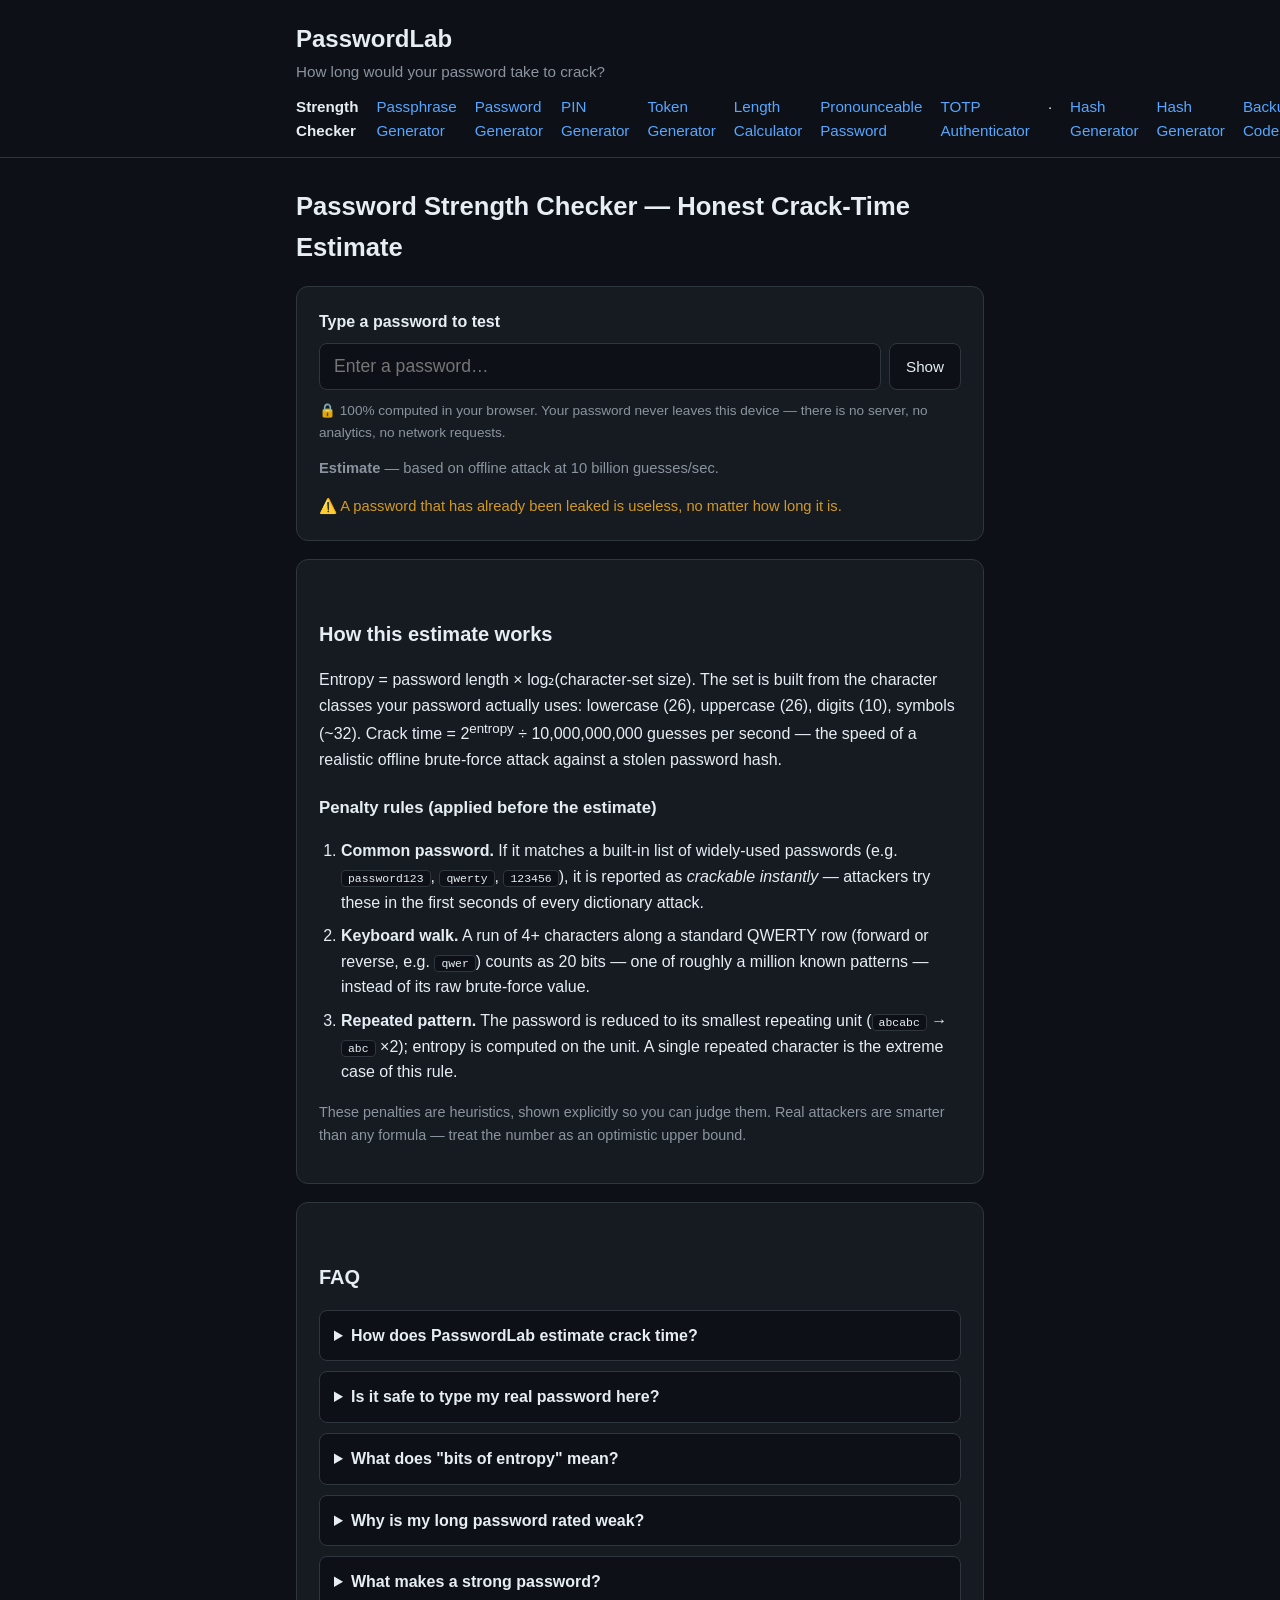
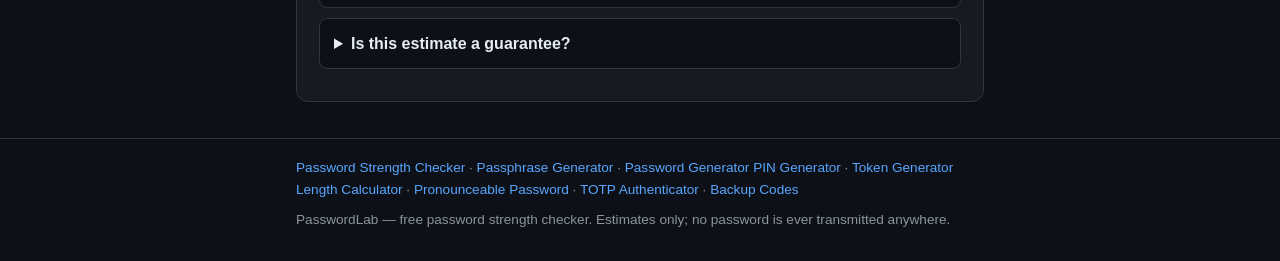
==== commit 820f1585: "deploy index.html" ====
--- a/index.html
+++ b/index.html
@@ -61,6 +61,7 @@
       <a href="/pronounceable-password">Pronounceable Password</a>
       <a href="/totp-generator">TOTP Authenticator</a> · <a href="/hash-generator">Hash Generator</a>
       <a href="/hash-generator">Hash Generator</a>
+     <a href="/backup-codes">Backup Codes</a>
     </nav>
   </div>
 </header>
@@ -163,7 +164,7 @@
   <div class="wrap">
     <p class="footer-links"><a href="/">Password Strength Checker</a> · <a href="/passphrase-generator">Passphrase Generator</a> · <a href="/password-generator">Password Generator</a>
       <a href="/pin-generator">PIN Generator</a> · <a href="/token-generator">Token Generator</a>
-      <a href="/password-length">Length Calculator</a> · <a href="/pronounceable-password">Pronounceable Password</a> · <a href="/totp-generator">TOTP Authenticator</a></p>
+      <a href="/password-length">Length Calculator</a> · <a href="/pronounceable-password">Pronounceable Password</a> · <a href="/totp-generator">TOTP Authenticator</a> · <a href="/backup-codes">Backup Codes</a></p>
     <p>PasswordLab — free password strength checker. Estimates only; no password is ever transmitted anywhere.</p>
   </div>
 </footer>
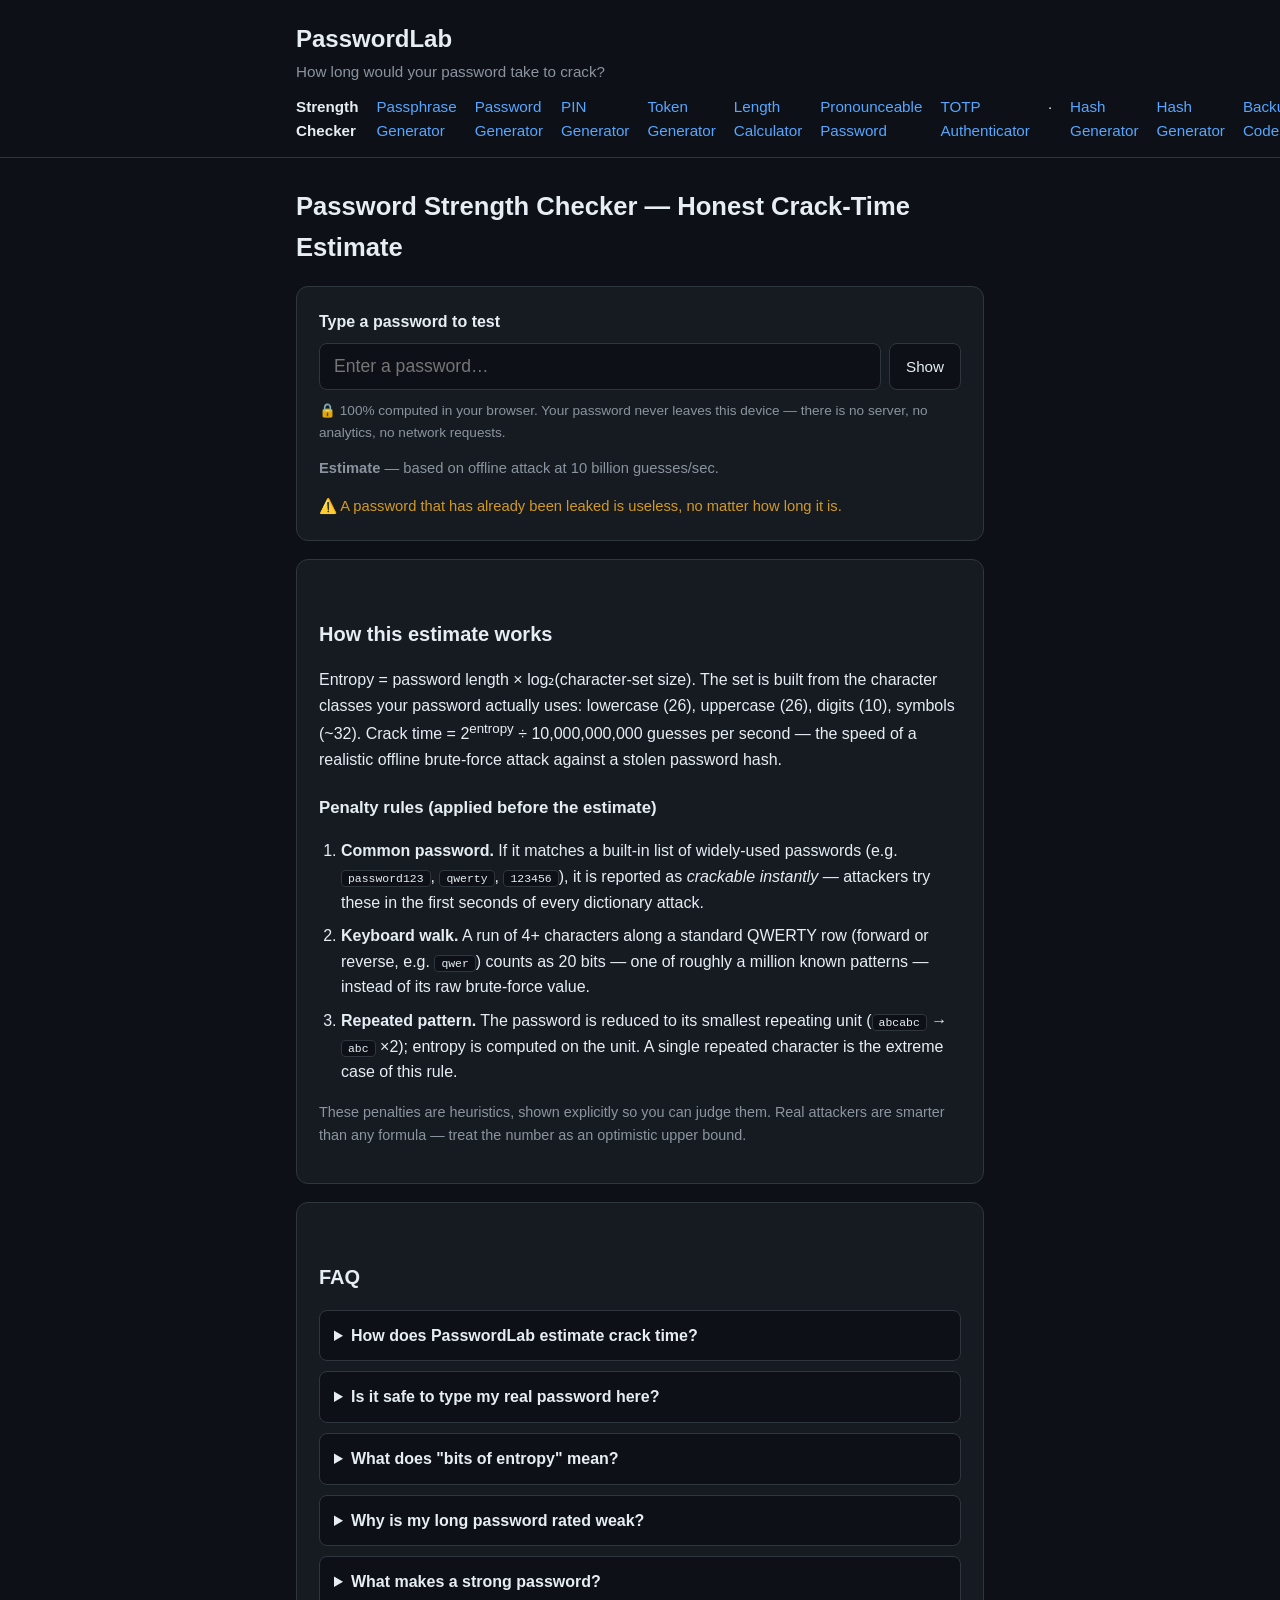
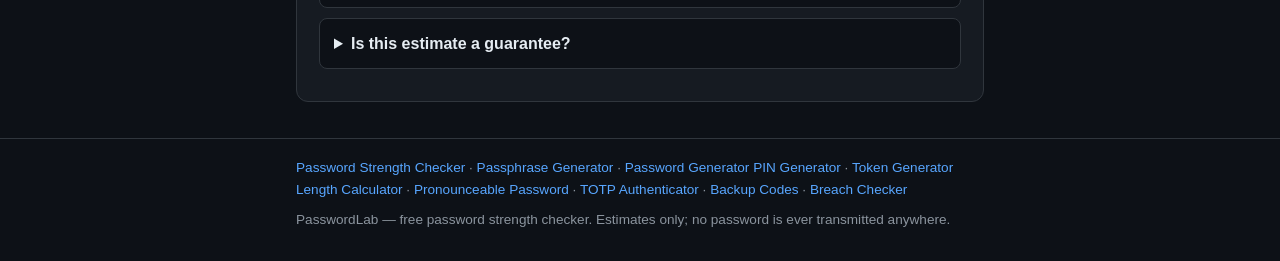
==== commit ac84b38a: "deploy index.html" ====
--- a/index.html
+++ b/index.html
@@ -62,6 +62,7 @@
       <a href="/totp-generator">TOTP Authenticator</a> · <a href="/hash-generator">Hash Generator</a>
       <a href="/hash-generator">Hash Generator</a>
      <a href="/backup-codes">Backup Codes</a>
+          <a href="/breach-checker">Breach Checker</a>
     </nav>
   </div>
 </header>
@@ -164,7 +165,7 @@
   <div class="wrap">
     <p class="footer-links"><a href="/">Password Strength Checker</a> · <a href="/passphrase-generator">Passphrase Generator</a> · <a href="/password-generator">Password Generator</a>
       <a href="/pin-generator">PIN Generator</a> · <a href="/token-generator">Token Generator</a>
-      <a href="/password-length">Length Calculator</a> · <a href="/pronounceable-password">Pronounceable Password</a> · <a href="/totp-generator">TOTP Authenticator</a> · <a href="/backup-codes">Backup Codes</a></p>
+      <a href="/password-length">Length Calculator</a> · <a href="/pronounceable-password">Pronounceable Password</a> · <a href="/totp-generator">TOTP Authenticator</a> · <a href="/backup-codes">Backup Codes</a> · <a href="/breach-checker">Breach Checker</a></p>
     <p>PasswordLab — free password strength checker. Estimates only; no password is ever transmitted anywhere.</p>
   </div>
 </footer>
--- a/styles.css
+++ b/styles.css
@@ -226,3 +226,11 @@
   .bignum { font-size: 1.7rem; }
   .tool, .method, .faq { padding: 16px; }
 }
+
+/* Backup Codes Generator */
+.code-list { list-style: none; padding: 0; margin: 14px 0 18px; }
+.code-row { display: flex; align-items: center; gap: 8px; padding: 8px 0; border-bottom: 1px solid var(--border); }
+.code-row:last-child { border-bottom: none; }
+.code-text { font-family: ui-monospace, SFMono-Regular, Menlo, monospace; font-size: 1.15rem; font-weight: 700; letter-spacing: .08em; flex: 1; word-break: break-all; }
+.mini-btn { background: transparent; color: var(--accent); border: 1px solid var(--accent); border-radius: 6px; padding: 4px 10px; font-size: 0.85rem; cursor: pointer; white-space: nowrap; }
+.mini-btn:hover { background: rgba(88,166,255,.12); }
